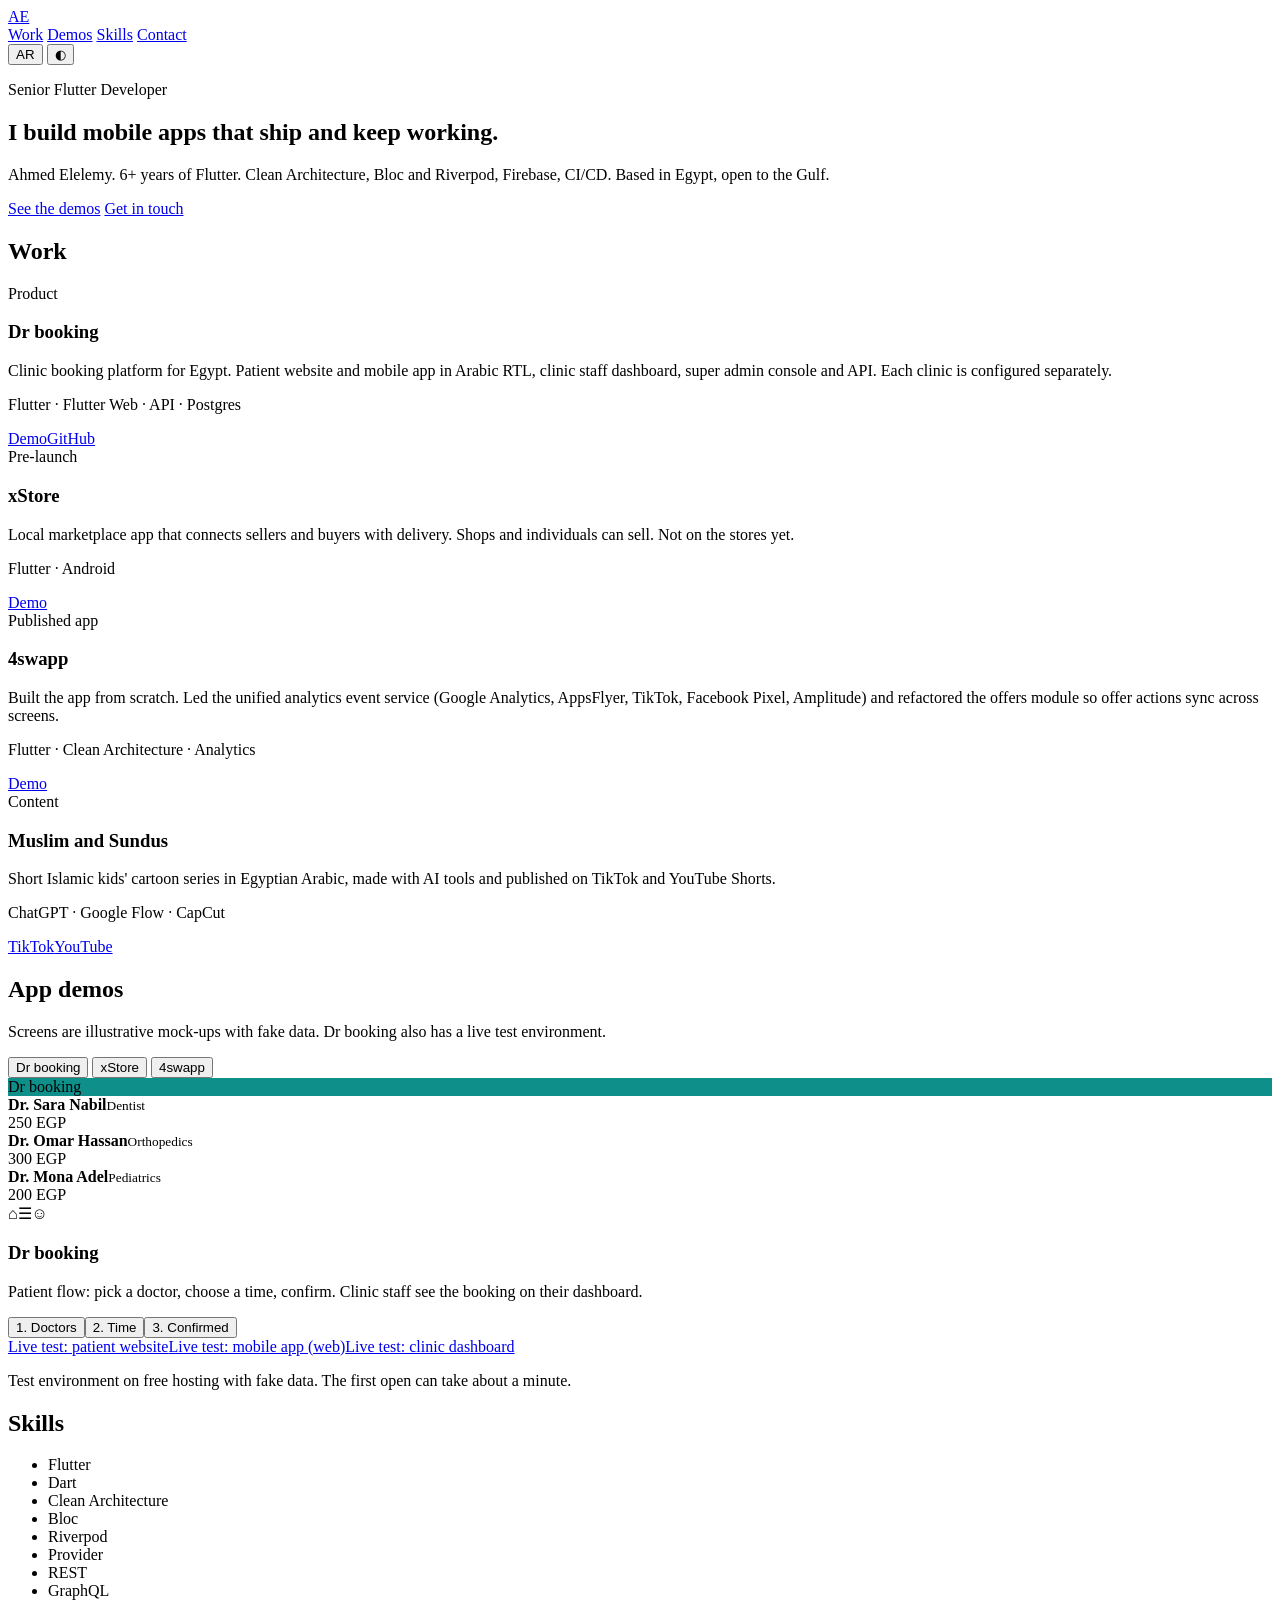
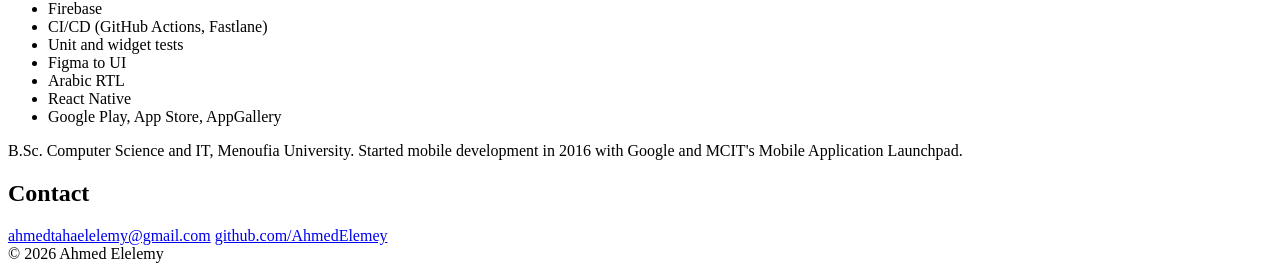
==== index.html @ b7c6b9ed "Add initial portfolio website structure in index.html This is the initial commit of the portfolio we" ====
<!doctype html>
<html lang="en" dir="ltr" data-theme="dark">
<head>
<meta charset="utf-8">
<meta name="viewport" content="width=device-width,initial-scale=1">
<title>Ahmed Elelemy | Senior Flutter Developer</title>
<meta name="description" content="Portfolio of Ahmed Elelemy, Senior Flutter Developer with 6+ years of experience. Dr booking, xStore, 4swapp and Muslim and Sundus.">
<link rel="stylesheet" href="style.css">
</head>
<body>
<header class="nav">
  <a class="brand" href="#top">AE</a>
  <nav>
    <a href="#work" data-en="Work" data-ar="الأعمال"></a>
    <a href="#demos" data-en="Demos" data-ar="الديمو"></a>
    <a href="#skills" data-en="Skills" data-ar="المهارات"></a>
    <a href="#contact" data-en="Contact" data-ar="تواصل"></a>
  </nav>
  <div class="tools">
    <button id="lang" type="button" aria-label="Language">AR</button>
    <button id="theme" type="button" aria-label="Theme">◐</button>
  </div>
</header>

<main id="top">
<section class="hero">
  <p class="eyebrow" data-en="Senior Flutter Developer" data-ar="مطور Flutter أول"></p>
  <h1 data-en="I build mobile apps that ship and keep working." data-ar="بعمل تطبيقات موبايل بتتنشر وتفضل شغالة."></h1>
  <p class="lead" data-en="Ahmed Elelemy. 6+ years of Flutter. Clean Architecture, Bloc and Riverpod, Firebase, CI/CD. Based in Egypt, open to the Gulf."
     data-ar="أحمد العليمي. أكتر من 6 سنين Flutter. Clean Architecture وBloc وRiverpod وFirebase وCI/CD. في مصر ومتاح للخليج."></p>
  <div class="cta">
    <a class="btn primary" href="#demos" data-en="See the demos" data-ar="شوف الديمو"></a>
    <a class="btn" href="#contact" data-en="Get in touch" data-ar="تواصل معايا"></a>
  </div>
</section>

<section id="work">
  <h2 data-en="Work" data-ar="الأعمال"></h2>
  <div class="grid">
    <article class="card">
      <span class="tag" data-en="Product" data-ar="منتج"></span>
      <h3>Dr booking</h3>
      <p data-en="Clinic booking platform for Egypt. Patient website and mobile app in Arabic RTL, clinic staff dashboard, super admin console and API. Each clinic is configured separately." data-ar="منصة حجز عيادات لمصر. موقع وتطبيق للمريض بالعربي RTL، داشبورد للعيادة، كونسول للأدمن وAPI. كل عيادة بتتظبط لوحدها."></p>
      <p class="stack">Flutter · Flutter Web · API · Postgres</p>
      <div class="links"><a href="#demos" data-demo="drbooking" data-en="Demo" data-ar="ديمو"></a><a href="https://github.com/AhmedElemey" target="_blank" rel="noopener">GitHub</a></div>
    </article>
    <article class="card">
      <span class="tag" data-en="Pre-launch" data-ar="قبل الإطلاق"></span>
      <h3>xStore</h3>
      <p data-en="Local marketplace app that connects sellers and buyers with delivery. Shops and individuals can sell. Not on the stores yet." data-ar="تطبيق سوق محلي بيربط البايعين بالمشترين مع توصيل. المحلات والأفراد يقدروا يبيعوا. لسه مش على الاستورز."></p>
      <p class="stack">Flutter · Android</p>
      <div class="links"><a href="#demos" data-demo="xstore" data-en="Demo" data-ar="ديمو"></a></div>
    </article>
    <article class="card">
      <span class="tag" data-en="Published app" data-ar="تطبيق منشور"></span>
      <h3>4swapp</h3>
      <p data-en="Built the app from scratch. Led the unified analytics event service (Google Analytics, AppsFlyer, TikTok, Facebook Pixel, Amplitude) and refactored the offers module so offer actions sync across screens." data-ar="بنيت التطبيق من الصفر. قدت خدمة الـ analytics الموحدة (Google Analytics وAppsFlyer وTikTok وFacebook Pixel وAmplitude) وعملت refactor لموديول العروض فتتزامن الأكشنز بين الشاشات."></p>
      <p class="stack">Flutter · Clean Architecture · Analytics</p>
      <div class="links"><a href="#demos" data-demo="swapp" data-en="Demo" data-ar="ديمو"></a></div>
    </article>
    <article class="card">
      <span class="tag" data-en="Content" data-ar="محتوى"></span>
      <h3 data-en="Muslim and Sundus" data-ar="حكايات مسلم وسندس"></h3>
      <p data-en="Short Islamic kids' cartoon series in Egyptian Arabic, made with AI tools and published on TikTok and YouTube Shorts." data-ar="سلسلة كرتون إسلامي قصيرة للأطفال بالعامية المصرية، معمولة بأدوات ذكاء اصطناعي ومنشورة على تيك توك ويوتيوب شورتس."></p>
      <p class="stack">ChatGPT · Google Flow · CapCut</p>
      <div class="links"><a href="https://www.tiktok.com/@muslimsondoss" target="_blank" rel="noopener">TikTok</a><a href="https://www.youtube.com/@ahmedtahaelelemy2938" target="_blank" rel="noopener">YouTube</a></div>
    </article>
  </div>
</section>

<section id="demos">
  <h2 data-en="App demos" data-ar="ديمو التطبيقات"></h2>
  <p class="note" data-en="Screens are illustrative mock-ups with fake data. Dr booking also has a live test environment." data-ar="الشاشات نماذج توضيحية ببيانات وهمية. Dr booking ليه كمان بيئة اختبار شغالة."></p>
  <div class="tabs" role="tablist">
    <button type="button" class="tab on" data-app="drbooking">Dr booking</button>
    <button type="button" class="tab" data-app="xstore">xStore</button>
    <button type="button" class="tab" data-app="swapp">4swapp</button>
  </div>
  <div class="demo">
    <div class="phone"><div class="screen" id="screen"></div></div>
    <div class="side">
      <h3 id="d-title"></h3>
      <p id="d-text"></p>
      <div class="steps" id="steps"></div>
      <div class="links" id="d-links"></div>
    </div>
  </div>
</section>

<section id="skills">
  <h2 data-en="Skills" data-ar="المهارات"></h2>
  <ul class="chips">
    <li>Flutter</li><li>Dart</li><li>Clean Architecture</li><li>Bloc</li><li>Riverpod</li><li>Provider</li><li>REST</li><li>GraphQL</li><li>Firebase</li><li>CI/CD (GitHub Actions, Fastlane)</li><li>Unit and widget tests</li><li>Figma to UI</li><li>Arabic RTL</li><li>React Native</li><li>Google Play, App Store, AppGallery</li>
  </ul>
  <p class="note" data-en="B.Sc. Computer Science and IT, Menoufia University. Started mobile development in 2016 with Google and MCIT's Mobile Application Launchpad." data-ar="بكالوريوس حاسبات ومعلومات، جامعة المنوفية. بدأت موبايل ديف سنة 2016 مع Google وMobile Application Launchpad من MCIT."></p>
</section>

<section id="contact">
  <h2 data-en="Contact" data-ar="تواصل"></h2>
  <div class="links big">
    <a href="mailto:ahmedtahaelelemy@gmail.com">ahmedtahaelelemy@gmail.com</a>
    <a href="https://github.com/AhmedElemey" target="_blank" rel="noopener">github.com/AhmedElemey</a>
  </div>
</section>
</main>
<footer>© 2026 Ahmed Elelemy</footer>
<script src="app.js"></script>
</body>
</html>
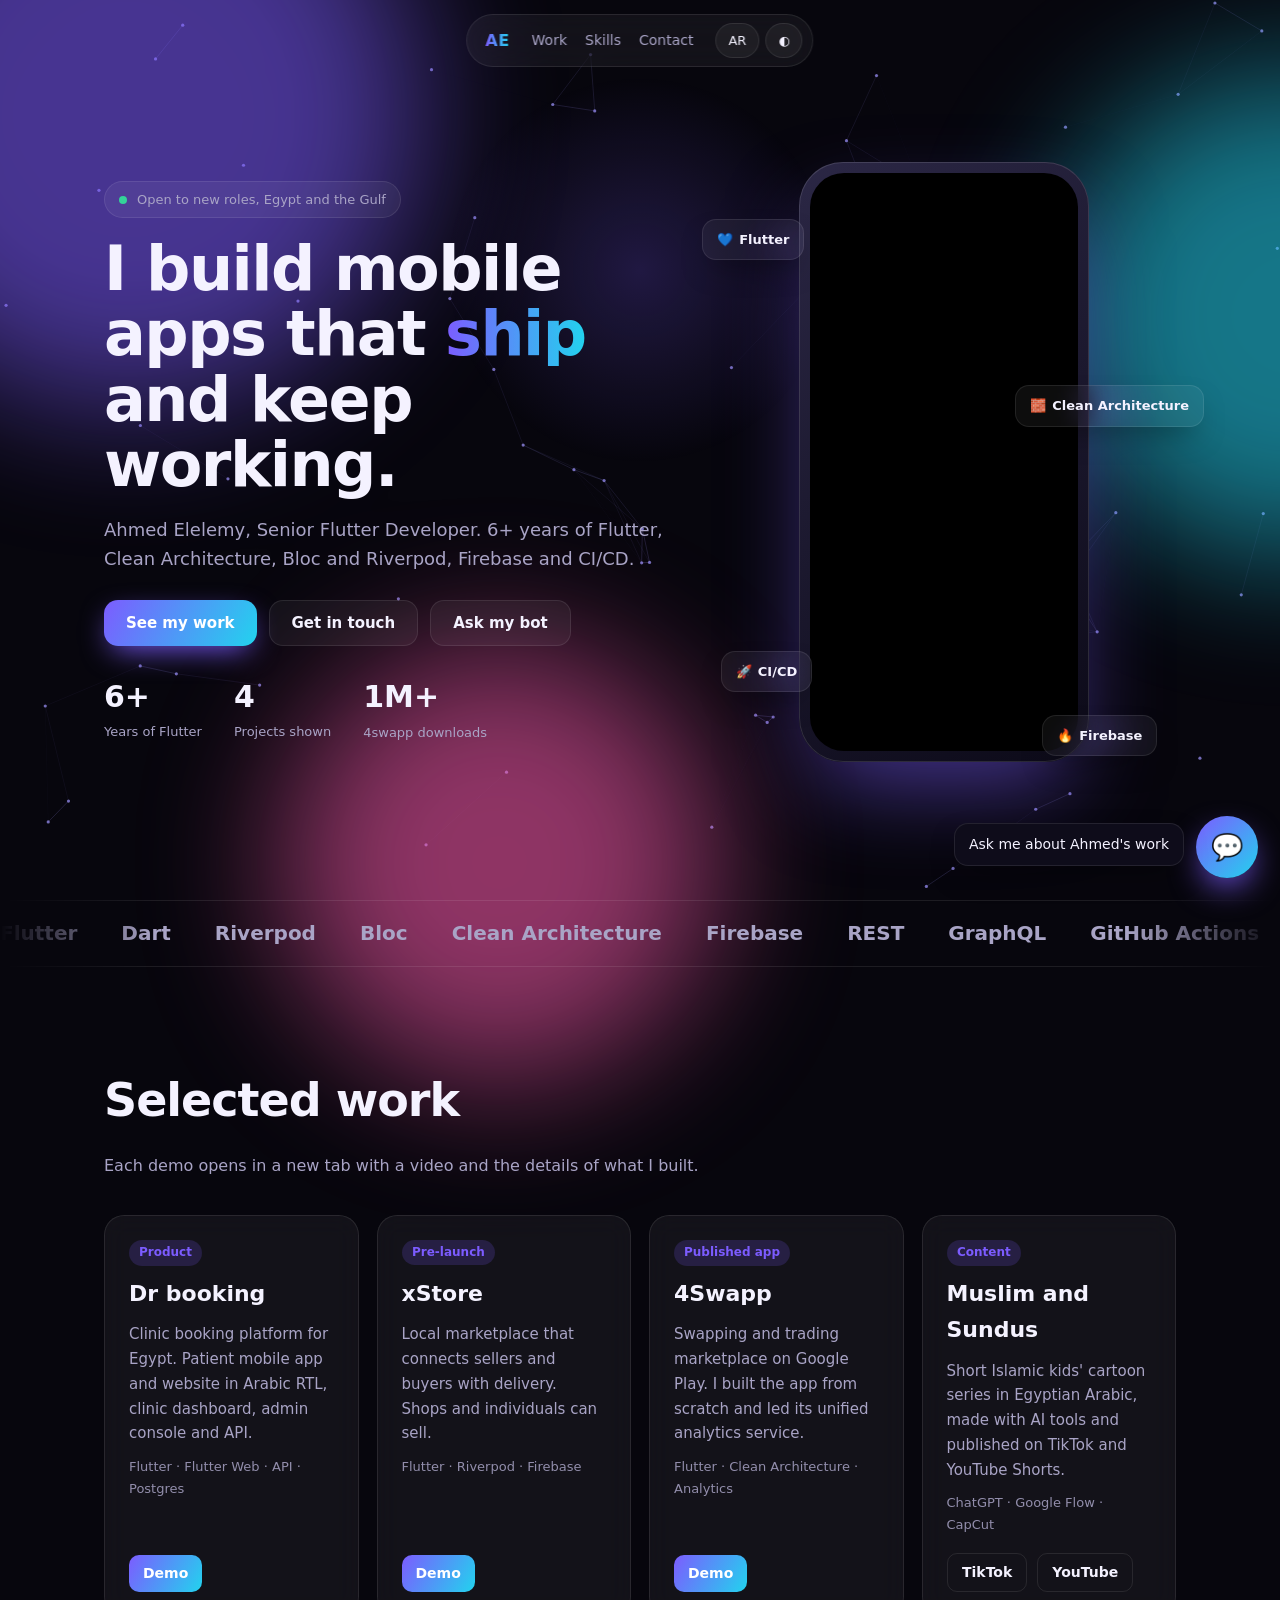
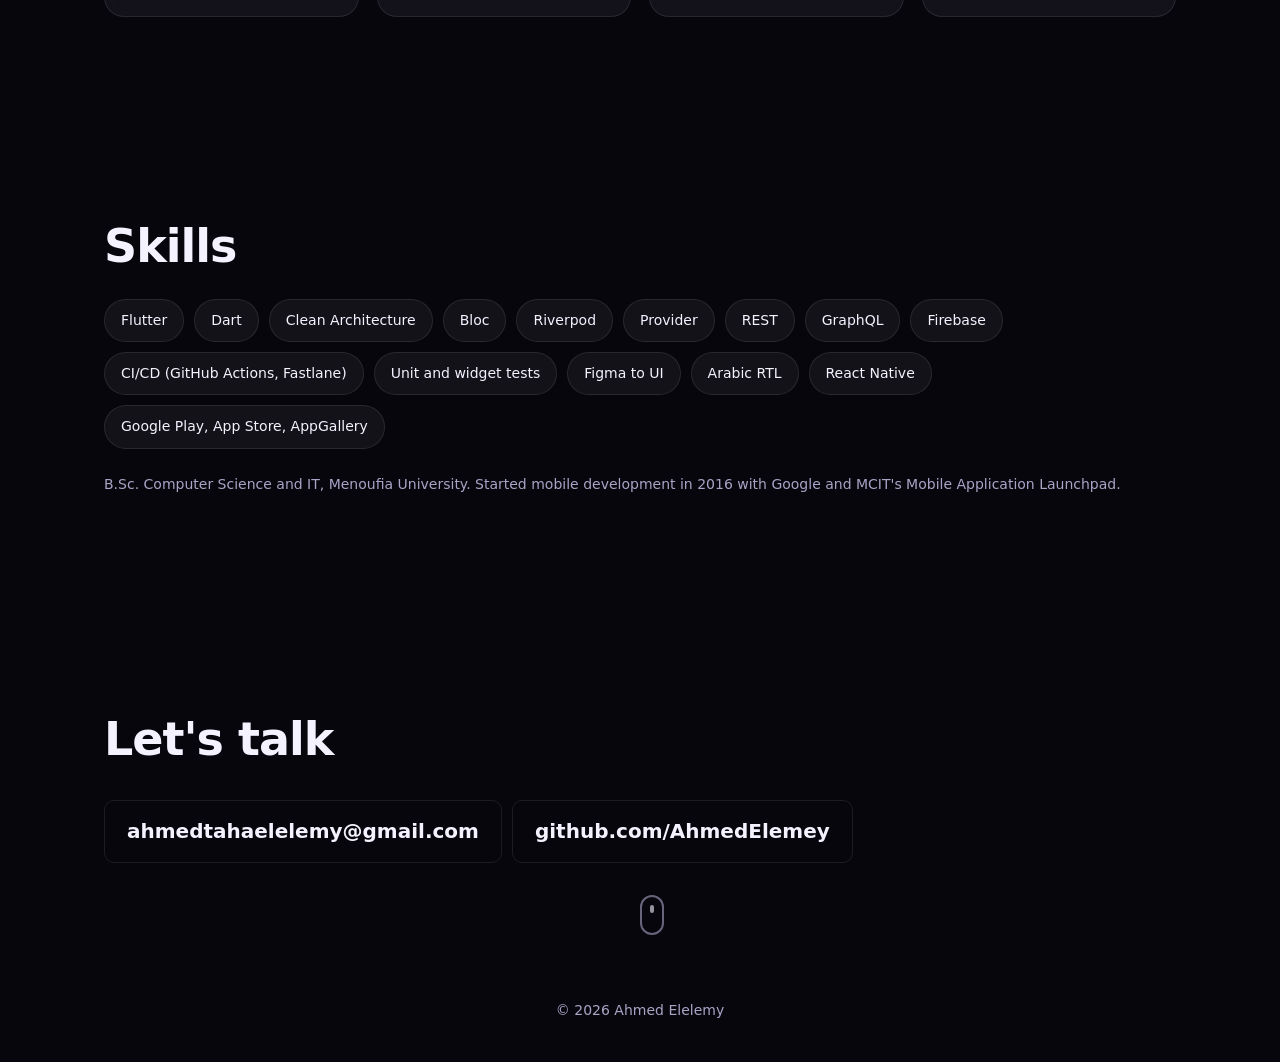
==== commit 9d28d424: "Revise portfolio content and structure Updated the portfolio page by enhancing the content and struc" ====
--- a/index.html
+++ b/index.html
@@ -8,11 +8,13 @@
 <link rel="stylesheet" href="style.css">
 </head>
 <body>
+<canvas id="fx"></canvas>
+<div class="aurora"><i></i><i></i><i></i></div>
+<div id="glow"></div>
 <header class="nav">
   <a class="brand" href="#top">AE</a>
   <nav>
     <a href="#work" data-en="Work" data-ar="الأعمال"></a>
-    <a href="#demos" data-en="Demos" data-ar="الديمو"></a>
     <a href="#skills" data-en="Skills" data-ar="المهارات"></a>
     <a href="#contact" data-en="Contact" data-ar="تواصل"></a>
   </nav>
@@ -21,44 +23,61 @@
     <button id="theme" type="button" aria-label="Theme">◐</button>
   </div>
 </header>
-
 <main id="top">
 <section class="hero">
-  <p class="eyebrow" data-en="Senior Flutter Developer" data-ar="مطور Flutter أول"></p>
-  <h1 data-en="I build mobile apps that ship and keep working." data-ar="بعمل تطبيقات موبايل بتتنشر وتفضل شغالة."></h1>
-  <p class="lead" data-en="Ahmed Elelemy. 6+ years of Flutter. Clean Architecture, Bloc and Riverpod, Firebase, CI/CD. Based in Egypt, open to the Gulf."
-     data-ar="أحمد العليمي. أكتر من 6 سنين Flutter. Clean Architecture وBloc وRiverpod وFirebase وCI/CD. في مصر ومتاح للخليج."></p>
-  <div class="cta">
-    <a class="btn primary" href="#demos" data-en="See the demos" data-ar="شوف الديمو"></a>
-    <a class="btn" href="#contact" data-en="Get in touch" data-ar="تواصل معايا"></a>
+  <div>
+    <span class="pill"><b></b><span data-en="Open to new roles, Egypt and the Gulf" data-ar="متاح لفرص جديدة، مصر والخليج"></span></span>
+    <h1 id="h1" data-en="I build mobile apps that *ship* and keep working." data-ar="بعمل تطبيقات موبايل *بتتنشر* وتفضل شغالة."></h1>
+    <p class="lead" data-en="Ahmed Elelemy, Senior Flutter Developer. 6+ years of Flutter, Clean Architecture, Bloc and Riverpod, Firebase and CI/CD." data-ar="أحمد العليمي، مطور Flutter أول. أكتر من 6 سنين Flutter وClean Architecture وBloc وRiverpod وFirebase وCI/CD."></p>
+    <div class="cta">
+      <a class="btn primary" href="#work" data-en="See my work" data-ar="شوف شغلي"></a>
+      <a class="btn" href="#contact" data-en="Get in touch" data-ar="تواصل معايا"></a>
+      <button class="btn" type="button" id="askbtn" data-en="Ask my bot" data-ar="اسأل البوت"></button>
+    </div>
+    <div class="stats">
+      <div><b data-n="6" data-s="+">0</b><span data-en="Years of Flutter" data-ar="سنين Flutter"></span></div>
+      <div><b data-n="4">0</b><span data-en="Projects shown" data-ar="مشاريع معروضة"></span></div>
+      <div><b data-n="1" data-s="M+">0</b><span data-en="4swapp downloads" data-ar="تحميلات 4swapp"></span></div>
+    </div>
   </div>
+  <div class="stage" id="stage">
+    <div class="phone" id="phone"><div class="scr"><video src="drbooking.mp4" autoplay muted loop playsinline preload="auto"></video></div></div>
+    <div class="chip c1"><i>💙</i>Flutter</div>
+    <div class="chip c2"><i>🧱</i>Clean Architecture</div>
+    <div class="chip c3"><i>🚀</i>CI/CD</div>
+    <div class="chip c4"><i>🔥</i>Firebase</div>
+  </div>
+  <div class="scroll"></div>
 </section>
 
+<div class="marq"><div><span>Flutter</span><span>Dart</span><span>Riverpod</span><span>Bloc</span><span>Clean Architecture</span><span>Firebase</span><span>REST</span><span>GraphQL</span><span>GitHub Actions</span><span>Fastlane</span><span>Arabic RTL</span><span>Flutter</span><span>Dart</span><span>Riverpod</span><span>Bloc</span><span>Clean Architecture</span><span>Firebase</span><span>REST</span><span>GraphQL</span><span>GitHub Actions</span><span>Fastlane</span><span>Arabic RTL</span></div></div>
+
 <section id="work">
-  <h2 data-en="Work" data-ar="الأعمال"></h2>
+  <h2 class="rv" data-en="Selected work" data-ar="شغل مختار"></h2>
+  <p class="sub rv" data-en="Each demo opens in a new tab with a video and the details of what I built." data-ar="كل ديمو بيفتح في تاب جديدة فيها فيديو وتفاصيل اللي عملته."></p>
   <div class="grid">
-    <article class="card">
+    <article class="card rv">
       <span class="tag" data-en="Product" data-ar="منتج"></span>
       <h3>Dr booking</h3>
-      <p data-en="Clinic booking platform for Egypt. Patient website and mobile app in Arabic RTL, clinic staff dashboard, super admin console and API. Each clinic is configured separately." data-ar="منصة حجز عيادات لمصر. موقع وتطبيق للمريض بالعربي RTL، داشبورد للعيادة، كونسول للأدمن وAPI. كل عيادة بتتظبط لوحدها."></p>
+      <p data-en="Clinic booking platform for Egypt. Patient mobile app and website in Arabic RTL, clinic dashboard, admin console and API." data-ar="منصة حجز عيادات لمصر. تطبيق وموقع للمريض بالعربي RTL، داشبورد للعيادة، كونسول للأدمن وAPI."></p>
       <p class="stack">Flutter · Flutter Web · API · Postgres</p>
-      <div class="links"><a href="#demos" data-demo="drbooking" data-en="Demo" data-ar="ديمو"></a><a href="https://github.com/AhmedElemey" target="_blank" rel="noopener">GitHub</a></div>
+      <div class="links"><a class="demo" href="app.html?a=drbooking" target="_blank" rel="noopener" data-en="Demo" data-ar="ديمو"></a></div>
     </article>
-    <article class="card">
+    <article class="card rv">
       <span class="tag" data-en="Pre-launch" data-ar="قبل الإطلاق"></span>
       <h3>xStore</h3>
-      <p data-en="Local marketplace app that connects sellers and buyers with delivery. Shops and individuals can sell. Not on the stores yet." data-ar="تطبيق سوق محلي بيربط البايعين بالمشترين مع توصيل. المحلات والأفراد يقدروا يبيعوا. لسه مش على الاستورز."></p>
-      <p class="stack">Flutter · Android</p>
-      <div class="links"><a href="#demos" data-demo="xstore" data-en="Demo" data-ar="ديمو"></a></div>
+      <p data-en="Local marketplace that connects sellers and buyers with delivery. Shops and individuals can sell." data-ar="سوق محلي بيربط البايعين بالمشترين مع توصيل. المحلات والأفراد يقدروا يبيعوا."></p>
+      <p class="stack">Flutter · Riverpod · Firebase</p>
+      <div class="links"><a class="demo" href="app.html?a=xstore" target="_blank" rel="noopener" data-en="Demo" data-ar="ديمو"></a></div>
     </article>
-    <article class="card">
+    <article class="card rv">
       <span class="tag" data-en="Published app" data-ar="تطبيق منشور"></span>
-      <h3>4swapp</h3>
-      <p data-en="Built the app from scratch. Led the unified analytics event service (Google Analytics, AppsFlyer, TikTok, Facebook Pixel, Amplitude) and refactored the offers module so offer actions sync across screens." data-ar="بنيت التطبيق من الصفر. قدت خدمة الـ analytics الموحدة (Google Analytics وAppsFlyer وTikTok وFacebook Pixel وAmplitude) وعملت refactor لموديول العروض فتتزامن الأكشنز بين الشاشات."></p>
+      <h3>4Swapp</h3>
+      <p data-en="Swapping and trading marketplace on Google Play. I built the app from scratch and led its unified analytics service." data-ar="سوق مقايضة على Google Play. بنيت التطبيق من الصفر وقدت خدمة الـ analytics الموحدة."></p>
       <p class="stack">Flutter · Clean Architecture · Analytics</p>
-      <div class="links"><a href="#demos" data-demo="swapp" data-en="Demo" data-ar="ديمو"></a></div>
+      <div class="links"><a class="demo" href="app.html?a=swapp" target="_blank" rel="noopener" data-en="Demo" data-ar="ديمو"></a></div>
     </article>
-    <article class="card">
+    <article class="card rv">
       <span class="tag" data-en="Content" data-ar="محتوى"></span>
       <h3 data-en="Muslim and Sundus" data-ar="حكايات مسلم وسندس"></h3>
       <p data-en="Short Islamic kids' cartoon series in Egyptian Arabic, made with AI tools and published on TikTok and YouTube Shorts." data-ar="سلسلة كرتون إسلامي قصيرة للأطفال بالعامية المصرية، معمولة بأدوات ذكاء اصطناعي ومنشورة على تيك توك ويوتيوب شورتس."></p>
@@ -68,42 +87,25 @@
   </div>
 </section>
 
-<section id="demos">
-  <h2 data-en="App demos" data-ar="ديمو التطبيقات"></h2>
-  <p class="note" data-en="Screens are illustrative mock-ups with fake data. Dr booking also has a live test environment." data-ar="الشاشات نماذج توضيحية ببيانات وهمية. Dr booking ليه كمان بيئة اختبار شغالة."></p>
-  <div class="tabs" role="tablist">
-    <button type="button" class="tab on" data-app="drbooking">Dr booking</button>
-    <button type="button" class="tab" data-app="xstore">xStore</button>
-    <button type="button" class="tab" data-app="swapp">4swapp</button>
-  </div>
-  <div class="demo">
-    <div class="phone"><div class="screen" id="screen"></div></div>
-    <div class="side">
-      <h3 id="d-title"></h3>
-      <p id="d-text"></p>
-      <div class="steps" id="steps"></div>
-      <div class="links" id="d-links"></div>
-    </div>
-  </div>
-</section>
-
 <section id="skills">
-  <h2 data-en="Skills" data-ar="المهارات"></h2>
-  <ul class="chips">
+  <h2 class="rv" data-en="Skills" data-ar="المهارات"></h2>
+  <ul class="chips rv">
     <li>Flutter</li><li>Dart</li><li>Clean Architecture</li><li>Bloc</li><li>Riverpod</li><li>Provider</li><li>REST</li><li>GraphQL</li><li>Firebase</li><li>CI/CD (GitHub Actions, Fastlane)</li><li>Unit and widget tests</li><li>Figma to UI</li><li>Arabic RTL</li><li>React Native</li><li>Google Play, App Store, AppGallery</li>
   </ul>
-  <p class="note" data-en="B.Sc. Computer Science and IT, Menoufia University. Started mobile development in 2016 with Google and MCIT's Mobile Application Launchpad." data-ar="بكالوريوس حاسبات ومعلومات، جامعة المنوفية. بدأت موبايل ديف سنة 2016 مع Google وMobile Application Launchpad من MCIT."></p>
+  <p class="note rv" data-en="B.Sc. Computer Science and IT, Menoufia University. Started mobile development in 2016 with Google and MCIT's Mobile Application Launchpad." data-ar="بكالوريوس حاسبات ومعلومات، جامعة المنوفية. بدأت موبايل ديف سنة 2016 مع Google وMobile Application Launchpad من MCIT."></p>
 </section>
 
 <section id="contact">
-  <h2 data-en="Contact" data-ar="تواصل"></h2>
-  <div class="links big">
+  <h2 class="rv" data-en="Let's talk" data-ar="خلينا نتكلم"></h2>
+  <div class="links big rv">
     <a href="mailto:ahmedtahaelelemy@gmail.com">ahmedtahaelelemy@gmail.com</a>
     <a href="https://github.com/AhmedElemey" target="_blank" rel="noopener">github.com/AhmedElemey</a>
   </div>
 </section>
 </main>
 <footer>© 2026 Ahmed Elelemy</footer>
-<script src="app.js"></script>
+<script src="vid.js"></script>
+<script src="site.js"></script>
+<script src="home.js"></script>
 </body>
 </html>
--- a/style.css
+++ b/style.css
@@ -0,0 +1,104 @@
+:root{--bg:#07060d;--bg2:#0e0c1a;--fg:#f4f2ff;--mut:#a9a4c6;--line:rgba(255,255,255,.09);--glass:rgba(255,255,255,.05);--a:#7c5cff;--b:#22d3ee;--c:#ff5cae;--r:20px}
+[data-theme=light]{--bg:#f7f5ff;--bg2:#ffffff;--fg:#14122a;--mut:#5f5a80;--line:rgba(20,18,42,.1);--glass:rgba(255,255,255,.7)}
+*{box-sizing:border-box}html{scroll-behavior:smooth}
+body{margin:0;background:var(--bg);color:var(--fg);font:16px/1.65 system-ui,-apple-system,"Segoe UI",Roboto,"Noto Sans Arabic",sans-serif;overflow-x:hidden}
+a{color:inherit;text-decoration:none}
+#fx{position:fixed;inset:0;width:100%;height:100%;z-index:0;pointer-events:none}
+.aurora{position:fixed;inset:-20%;z-index:0;pointer-events:none;filter:blur(70px);opacity:.55}
+.aurora i{position:absolute;border-radius:50%;animation:drift 18s ease-in-out infinite alternate}
+.aurora i:nth-child(1){width:46vw;height:46vw;left:5%;top:0;background:var(--a)}
+.aurora i:nth-child(2){width:38vw;height:38vw;right:0;top:20%;background:var(--b);animation-duration:23s}
+.aurora i:nth-child(3){width:34vw;height:34vw;left:30%;bottom:0;background:var(--c);animation-duration:27s}
+[data-theme=light] .aurora{opacity:.28}
+@keyframes drift{to{transform:translate(8vw,6vh) scale(1.2)}}
+#glow{position:fixed;width:420px;height:420px;border-radius:50%;pointer-events:none;z-index:1;background:radial-gradient(circle,rgba(124,92,255,.22),transparent 65%);transform:translate(-50%,-50%);left:50%;top:30%;transition:opacity .3s}
+.nav{position:fixed;top:14px;left:50%;transform:translateX(-50%);z-index:50;display:flex;align-items:center;gap:22px;padding:8px 10px 8px 18px;border:1px solid var(--line);border-radius:999px;background:var(--glass);backdrop-filter:blur(18px);-webkit-backdrop-filter:blur(18px);animation:drop .9s .2s both cubic-bezier(.2,.8,.2,1)}
+@keyframes drop{from{opacity:0;transform:translate(-50%,-30px)}}
+.brand{font-weight:800;letter-spacing:.5px;background:linear-gradient(90deg,var(--a),var(--b));-webkit-background-clip:text;background-clip:text;color:transparent}
+.nav nav{display:flex;gap:18px;font-size:14px;color:var(--mut)}.nav nav a:hover{color:var(--fg)}
+.tools{display:flex;gap:6px}.tools button{border:1px solid var(--line);background:var(--glass);color:var(--fg);border-radius:999px;padding:6px 12px;cursor:pointer;font:inherit;font-size:13px}
+main,footer{position:relative;z-index:2}
+section{max-width:1120px;margin:0 auto;padding:96px 24px}
+.hero{min-height:100vh;display:grid;grid-template-columns:1.1fr .9fr;gap:40px;align-items:center;padding-top:120px}
+.pill{display:inline-flex;gap:10px;align-items:center;padding:7px 14px;border:1px solid var(--line);border-radius:999px;background:var(--glass);font-size:13px;color:var(--mut);animation:fadeup .8s .4s both}
+.pill b{width:8px;height:8px;border-radius:50%;background:#34d399;box-shadow:0 0 0 0 rgba(52,211,153,.7);animation:pulse 2s infinite}
+@keyframes pulse{70%{box-shadow:0 0 0 10px rgba(52,211,153,0)}}
+h1{font-size:clamp(36px,5vw,62px);line-height:1.05;margin:18px 0 16px;letter-spacing:-1.5px;font-weight:800}
+h1 .w{display:inline-block;opacity:0;transform:translateY(40px) rotateX(-60deg);filter:blur(8px);animation:wordin .9s cubic-bezier(.2,.8,.2,1) forwards}
+@keyframes wordin{to{opacity:1;transform:none;filter:none}}
+h1 .g{background:linear-gradient(90deg,var(--a),var(--b),var(--c),var(--a));background-size:300% 100%;-webkit-background-clip:text;background-clip:text;color:transparent;animation:wordin .9s forwards,shine 6s linear infinite}
+@keyframes shine{to{background-position:300% 0}}
+.lead{font-size:18px;color:var(--mut);max-width:560px;animation:fadeup .9s 1.3s both}
+@keyframes fadeup{from{opacity:0;transform:translateY(20px)}}
+.cta{display:flex;gap:12px;flex-wrap:wrap;margin:26px 0;animation:fadeup .9s 1.5s both}
+.btn{font-family:inherit;line-height:1.2;display:inline-flex;align-items:center;gap:8px;padding:13px 22px;border-radius:14px;border:1px solid var(--line);background:var(--glass);font-weight:600;cursor:pointer;transition:transform .25s,box-shadow .25s;color:var(--fg);font-size:15px}
+.btn:hover{transform:translateY(-3px)}
+.btn.primary{background:linear-gradient(120deg,var(--a),var(--b));border:0;color:#fff;box-shadow:0 10px 30px -8px var(--a)}
+.btn.primary:hover{box-shadow:0 16px 40px -8px var(--a)}
+.stats{display:flex;gap:32px;flex-wrap:wrap;animation:fadeup .9s 1.7s both}
+.stats div{display:flex;flex-direction:column}.stats b{font-size:30px;font-weight:800}.stats span{font-size:13px;color:var(--mut)}
+.stage{position:relative;height:640px;display:grid;place-items:center;perspective:1200px;animation:fadeup 1s .6s both}
+.phone{position:relative;width:290px;height:600px;border-radius:44px;padding:11px;background:linear-gradient(145deg,#2b2745,#0c0a18);box-shadow:0 40px 90px -20px rgba(124,92,255,.55),0 0 0 1px rgba(255,255,255,.12) inset;transform-style:preserve-3d;transition:transform .15s ease-out;animation:float 6s ease-in-out infinite}
+@keyframes float{50%{margin-top:-14px}}
+.phone .scr{width:100%;height:100%;border-radius:34px;overflow:hidden;background:#000;position:relative}
+.phone video{width:100%;height:100%;object-fit:cover;display:block}
+.phone:before{content:"";position:absolute;top:18px;left:50%;width:84px;height:22px;background:#000;border-radius:20px;transform:translateX(-50%);z-index:3}
+.chip{position:absolute;padding:9px 14px;border-radius:14px;border:1px solid var(--line);background:var(--glass);backdrop-filter:blur(14px);-webkit-backdrop-filter:blur(14px);font-size:13px;font-weight:600;white-space:nowrap;animation:bob 5s ease-in-out infinite;box-shadow:0 14px 30px -12px rgba(0,0,0,.5)}
+.chip i{font-style:normal;margin-inline-end:6px}
+@keyframes bob{50%{transform:translateY(-12px)}}
+.chip.c1{top:12%;left:-2%}.chip.c2{top:38%;right:-6%;animation-delay:-1.5s}.chip.c3{bottom:14%;left:2%;animation-delay:-3s}.chip.c4{bottom:4%;right:4%;animation-delay:-2s}
+.scroll{position:absolute;bottom:24px;left:50%;width:24px;height:40px;border:2px solid var(--mut);border-radius:14px;opacity:.6}
+.scroll:after{content:"";position:absolute;left:50%;top:8px;width:4px;height:8px;margin-left:-2px;border-radius:2px;background:var(--fg);animation:wheel 1.6s infinite}
+@keyframes wheel{to{transform:translateY(14px);opacity:0}}
+h2{font-size:clamp(28px,4vw,46px);letter-spacing:-1px;margin:0 0 14px}
+.sub{color:var(--mut);max-width:620px;margin:0 0 36px}
+.marq{overflow:hidden;border-block:1px solid var(--line);padding:16px 0;position:relative;z-index:2;mask-image:linear-gradient(90deg,transparent,#000 12%,#000 88%,transparent)}
+.marq div{display:flex;gap:44px;width:max-content;animation:mq 30s linear infinite;font-weight:700;font-size:20px;color:var(--mut)}
+.marq span:hover{color:var(--fg)}
+@keyframes mq{to{transform:translateX(-50%)}}
+[dir=rtl] .marq div{animation-direction:reverse}
+.grid{display:grid;grid-template-columns:repeat(auto-fit,minmax(250px,1fr));gap:18px}
+.card{position:relative;padding:24px;border-radius:var(--r);border:1px solid var(--line);background:var(--glass);backdrop-filter:blur(12px);transition:transform .35s cubic-bezier(.2,.8,.2,1),border-color .3s;overflow:hidden;display:flex;flex-direction:column;gap:10px}
+.card:before{content:"";position:absolute;inset:0;background:radial-gradient(400px circle at var(--mx,50%) var(--my,0%),rgba(124,92,255,.22),transparent 45%);opacity:0;transition:opacity .3s}
+.card:hover{transform:translateY(-6px);border-color:rgba(124,92,255,.5)}.card:hover:before{opacity:1}
+.card>*{position:relative}.card h3{margin:0;font-size:22px}.card p{margin:0;color:var(--mut);font-size:15px}
+.tag{align-self:flex-start;font-size:12px;padding:3px 10px;border-radius:999px;background:rgba(124,92,255,.18);color:var(--a);font-weight:700}
+.stack{font-size:13px!important;opacity:.85}
+.links{display:flex;gap:10px;flex-wrap:wrap;margin-top:auto;padding-top:8px}
+.links a{font-size:14px;font-weight:600;padding:7px 14px;border-radius:10px;border:1px solid var(--line)}.links a:hover{background:var(--a);color:#fff;border-color:var(--a)}
+.links a.demo{background:linear-gradient(120deg,var(--a),var(--b));color:#fff;border:0}
+.chips{display:flex;flex-wrap:wrap;gap:10px;list-style:none;padding:0;margin:0 0 24px}
+.chips li{padding:9px 16px;border:1px solid var(--line);background:var(--glass);border-radius:999px;font-size:14px;transition:transform .25s}.chips li:hover{transform:translateY(-4px) scale(1.05);border-color:var(--b)}
+.note{color:var(--mut);font-size:14px}
+.big a{font-size:20px;padding:14px 22px}
+.rv{opacity:0;transform:translateY(36px);transition:opacity .9s,transform .9s cubic-bezier(.2,.8,.2,1)}.rv.in{opacity:1;transform:none}
+footer{text-align:center;padding:40px;color:var(--mut);font-size:14px}
+/* chat */
+#chatbtn{position:fixed;bottom:22px;inset-inline-end:22px;z-index:60;width:62px;height:62px;border-radius:50%;border:0;cursor:pointer;background:linear-gradient(135deg,var(--a),var(--b));color:#fff;font-size:26px;box-shadow:0 14px 34px -8px var(--a);animation:pulse2 2.8s infinite}
+@keyframes pulse2{70%{box-shadow:0 0 0 18px rgba(124,92,255,0)}}
+#chatnudge{position:fixed;bottom:34px;inset-inline-end:96px;z-index:60;background:var(--bg2);border:1px solid var(--line);padding:9px 14px;border-radius:14px;font-size:14px;box-shadow:0 12px 30px -10px rgba(0,0,0,.5);animation:fadeup .6s 3.5s both}
+#chat{position:fixed;bottom:98px;inset-inline-end:22px;z-index:60;width:min(380px,calc(100vw - 32px));height:520px;max-height:calc(100vh - 120px);display:none;flex-direction:column;border-radius:22px;border:1px solid var(--line);background:var(--bg2);box-shadow:0 30px 80px -20px rgba(0,0,0,.7);overflow:hidden}
+#chat.open{display:flex;animation:fadeup .35s both}
+.ch{padding:14px 16px;display:flex;align-items:center;gap:10px;background:linear-gradient(120deg,var(--a),var(--b));color:#fff;font-weight:700}
+.ch small{display:block;font-weight:400;opacity:.85;font-size:12px}.ch button{margin-inline-start:auto;background:none;border:0;color:#fff;font-size:20px;cursor:pointer}
+.msgs{flex:1;overflow:auto;padding:14px;display:flex;flex-direction:column;gap:10px}
+.m{max-width:85%;padding:10px 14px;border-radius:16px;font-size:14.5px;line-height:1.5;animation:fadeup .3s both;white-space:pre-line}
+.m.bot{background:var(--glass);border:1px solid var(--line);border-end-start-radius:4px;align-self:flex-start}
+.m.me{background:linear-gradient(120deg,var(--a),var(--b));color:#fff;align-self:flex-end;border-end-end-radius:4px}
+.m a{text-decoration:underline;color:var(--b)}
+.typing{display:flex;gap:4px;padding:12px 14px}.typing i{width:7px;height:7px;border-radius:50%;background:var(--mut);animation:tp 1s infinite}.typing i:nth-child(2){animation-delay:.15s}.typing i:nth-child(3){animation-delay:.3s}
+@keyframes tp{50%{transform:translateY(-5px);opacity:.4}}
+.sugg{display:flex;gap:6px;flex-wrap:wrap;padding:0 14px 8px}.sugg button{border:1px solid var(--line);background:var(--glass);color:var(--fg);border-radius:999px;padding:6px 12px;font-size:13px;cursor:pointer}.sugg button:hover{border-color:var(--a)}
+.cf{display:flex;gap:8px;padding:10px;border-top:1px solid var(--line)}.cf input{flex:1;border:1px solid var(--line);background:var(--glass);color:var(--fg);border-radius:12px;padding:10px 12px;font:inherit;outline:0}.cf button{border:0;border-radius:12px;padding:0 16px;background:var(--a);color:#fff;cursor:pointer;font-weight:700}
+/* detail */
+.dh{padding-top:130px;max-width:1120px}
+.back{display:inline-block;color:var(--mut);margin-bottom:22px}.back:hover{color:var(--fg)}
+.dgrid{display:grid;grid-template-columns:1fr 340px;gap:40px;align-items:start}
+.vid{border-radius:26px;border:1px solid var(--line);background:#000;padding:10px;box-shadow:0 40px 90px -30px var(--a)}
+.vid video{width:100%;max-height:640px;border-radius:18px;display:block;background:#000}
+.vcap{font-size:13px;color:var(--mut);margin-top:10px;text-align:center}
+.list{padding-inline-start:20px;color:var(--mut)}.list li{margin:8px 0}.list b{color:var(--fg)}
+.shots{display:flex;gap:14px;overflow:auto;padding-bottom:12px;scroll-snap-type:x mandatory}.shots img{height:260px;border-radius:16px;border:1px solid var(--line);scroll-snap-align:start}
+.icon{width:84px;height:84px;border-radius:20px;border:1px solid var(--line)}
+@media(max-width:860px){.hero{grid-template-columns:1fr;padding-top:100px}.stage{height:560px}.nav nav{display:none}.dgrid{grid-template-columns:1fr}.chip.c2{right:0}}
+@media(prefers-reduced-motion:reduce){*{animation:none!important;transition:none!important}h1 .w,.rv{opacity:1;transform:none;filter:none}}
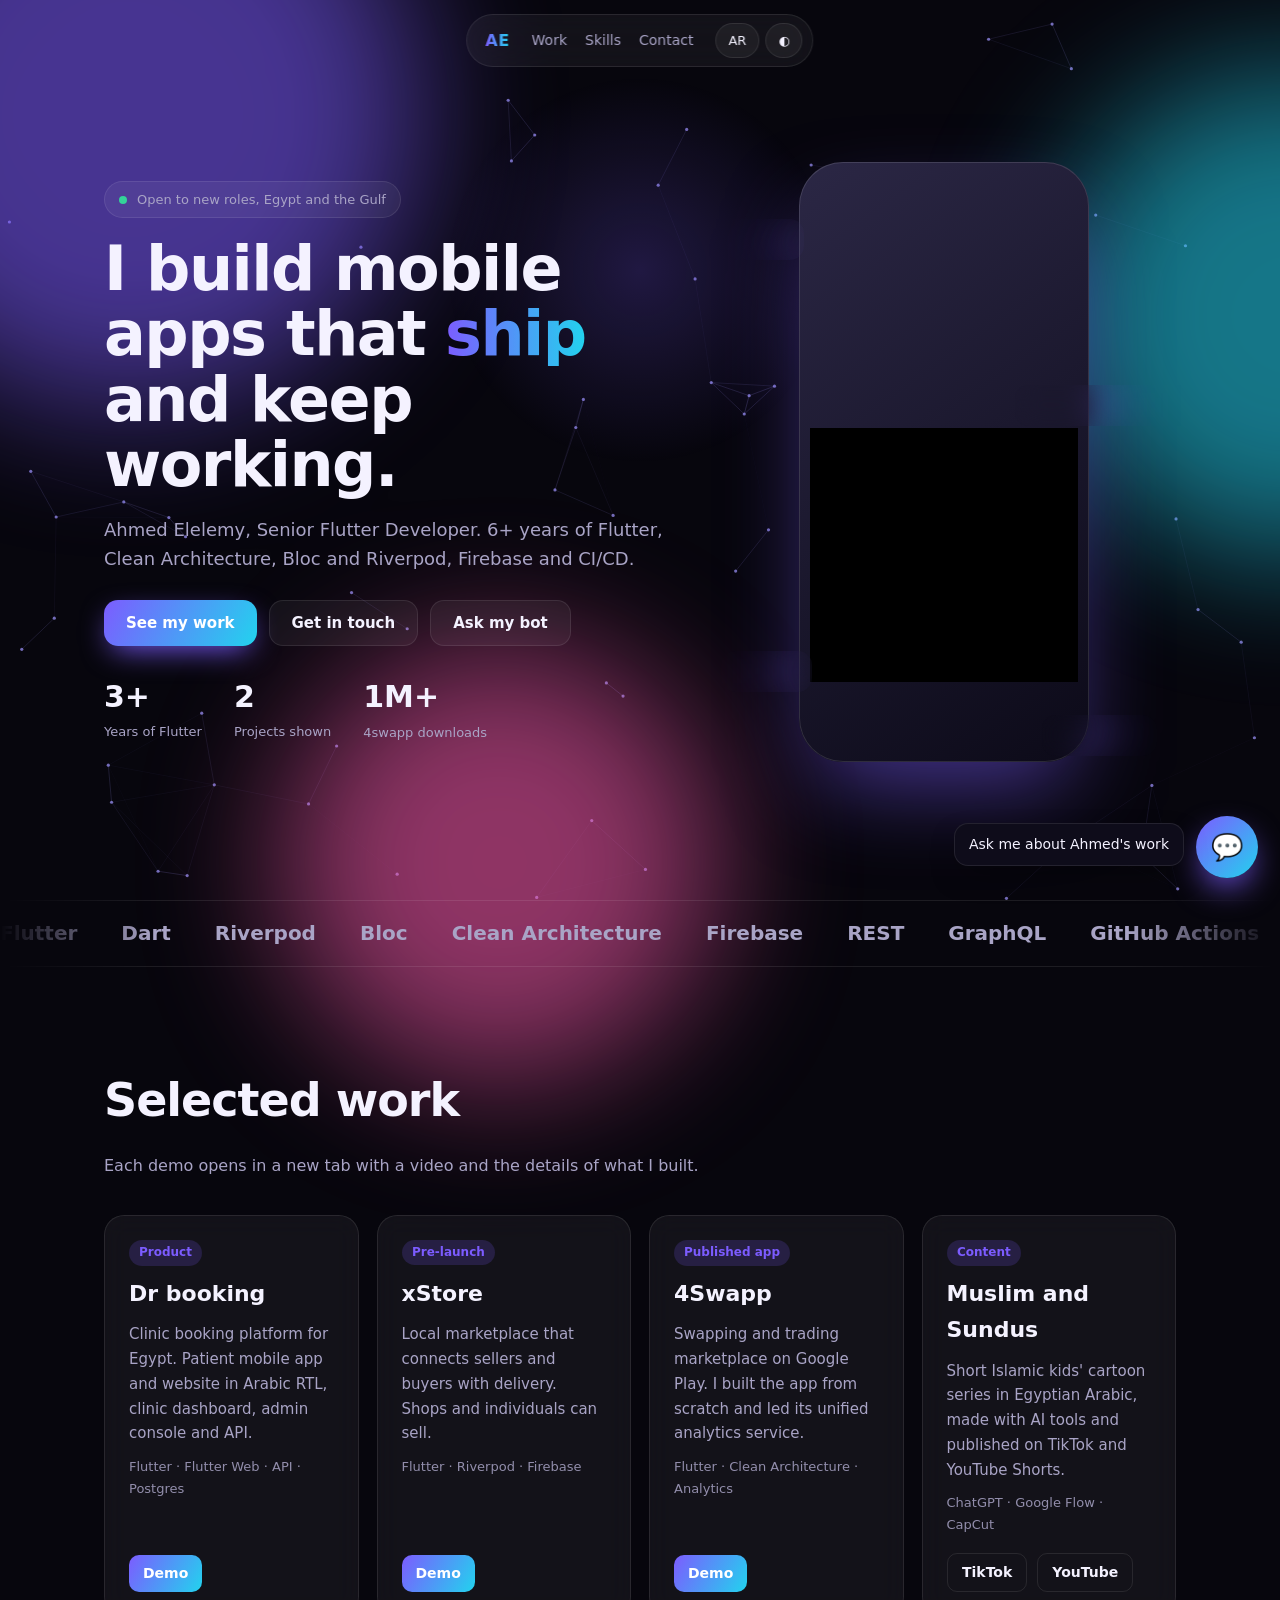
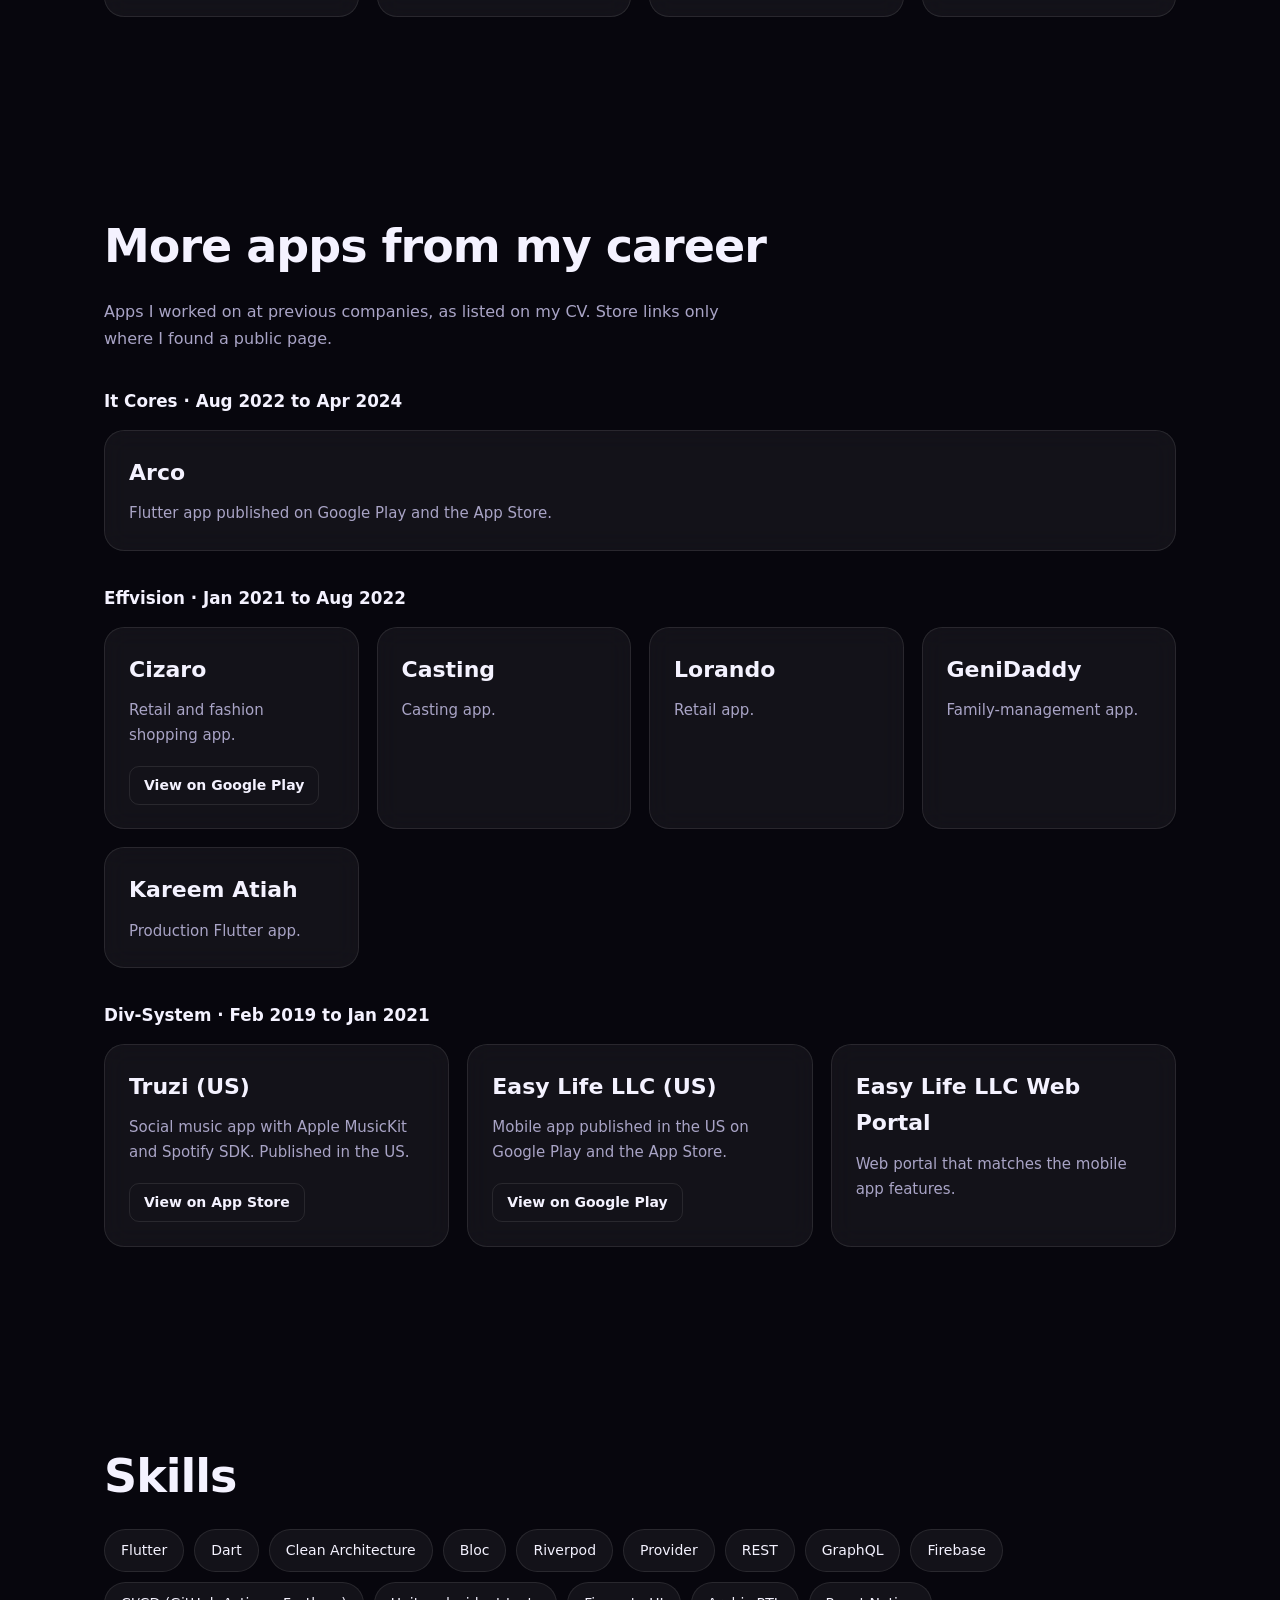
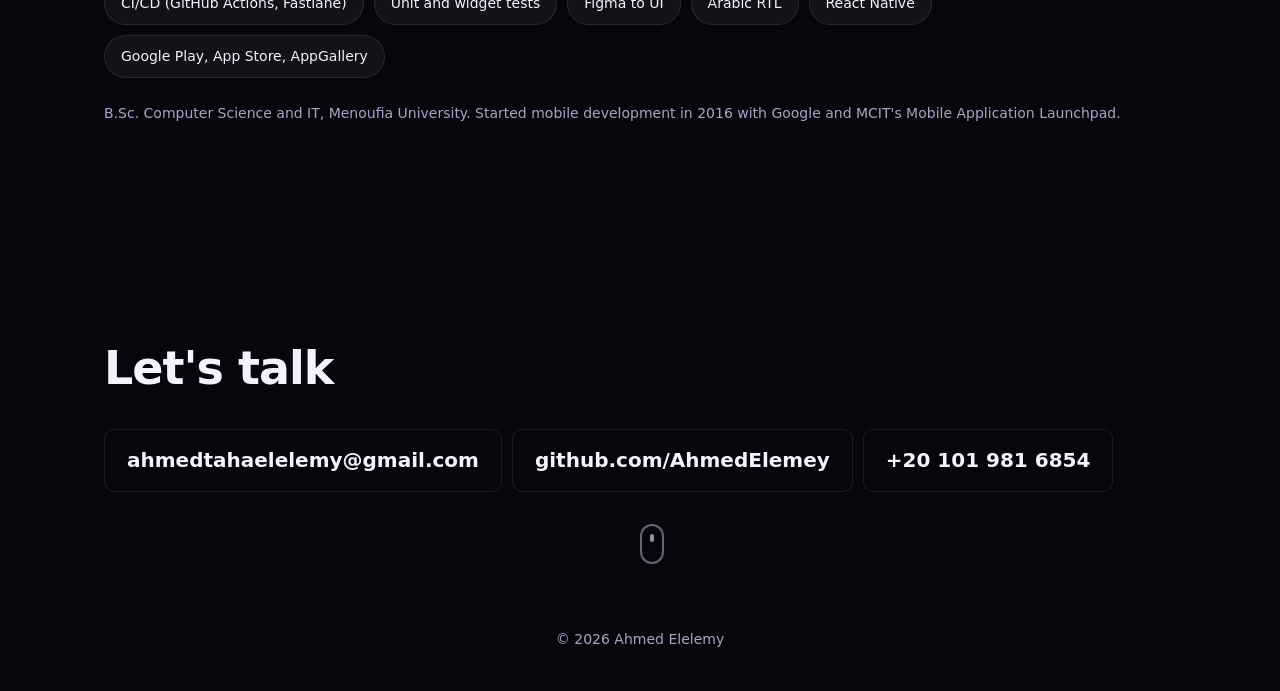
==== commit c50ee97d: "Add 'More apps' and 'Skills' sections to index.html Added a new section for showcasing apps and skil" ====
--- a/index.html
+++ b/index.html
@@ -87,6 +87,11 @@
   </div>
 </section>
 
+<section id="more">
+  <h2 class="rv" data-en="More apps from my career" data-ar="تطبيقات تانية من مسيرتي"></h2>
+  <p class="sub rv" data-en="Apps I worked on at previous companies, as listed on my CV. Store links only where I found a public page." data-ar="تطبيقات اشتغلت عليها في شركات سابقة، زي ما في الـ CV. لينك الاستور بس لما ألاقي صفحة عامة."></p>
+<h3 class="rv grp" data-en="It Cores · Aug 2022 to Apr 2024" data-ar="It Cores · أغسطس 2022 لحد أبريل 2024"></h3><div class="grid"><article class="card rv"><h3>Arco</h3><p data-en="Flutter app published on Google Play and the App Store." data-ar="تطبيق Flutter منشور على Google Play وApp Store."></p></article></div><h3 class="rv grp" data-en="Effvision · Jan 2021 to Aug 2022" data-ar="Effvision · يناير 2021 لحد أغسطس 2022"></h3><div class="grid"><article class="card rv"><h3>Cizaro</h3><p data-en="Retail and fashion shopping app." data-ar="تطبيق تسوق للأزياء والتجزئة."></p><div class="links"><a href="https://play.google.com/store/apps/details?id=net.cizaro" target="_blank" rel="noopener">View on Google Play</a></div></article><article class="card rv"><h3>Casting</h3><p data-en="Casting app." data-ar="تطبيق كاستينج."></p></article><article class="card rv"><h3>Lorando</h3><p data-en="Retail app." data-ar="تطبيق تجزئة."></p></article><article class="card rv"><h3>GeniDaddy</h3><p data-en="Family-management app." data-ar="تطبيق لإدارة شؤون العيلة."></p></article><article class="card rv"><h3>Kareem Atiah</h3><p data-en="Production Flutter app." data-ar="تطبيق Flutter منشور."></p></article></div><h3 class="rv grp" data-en="Div-System · Feb 2019 to Jan 2021" data-ar="Div-System · فبراير 2019 لحد يناير 2021"></h3><div class="grid"><article class="card rv"><h3>Truzi (US)</h3><p data-en="Social music app with Apple MusicKit and Spotify SDK. Published in the US." data-ar="تطبيق موسيقى اجتماعي مع Apple MusicKit وSpotify SDK. منشور في أمريكا."></p><div class="links"><a href="https://apps.apple.com/us/app/truzi/id1607909438" target="_blank" rel="noopener">View on App Store</a></div></article><article class="card rv"><h3>Easy Life LLC (US)</h3><p data-en="Mobile app published in the US on Google Play and the App Store." data-ar="تطبيق موبايل منشور في أمريكا على Google Play وApp Store."></p><div class="links"><a href="https://play.google.com/store/apps/details?id=com.clubhub.user" target="_blank" rel="noopener">View on Google Play</a></div></article><article class="card rv"><h3>Easy Life LLC Web Portal</h3><p data-en="Web portal that matches the mobile app features." data-ar="بوابة ويب بنفس خصائص تطبيق الموبايل."></p></article></div></section>
+
 <section id="skills">
   <h2 class="rv" data-en="Skills" data-ar="المهارات"></h2>
   <ul class="chips rv">
@@ -100,6 +105,7 @@
   <div class="links big rv">
     <a href="mailto:ahmedtahaelelemy@gmail.com">ahmedtahaelelemy@gmail.com</a>
     <a href="https://github.com/AhmedElemey" target="_blank" rel="noopener">github.com/AhmedElemey</a>
+    <a href="tel:+201019816854" dir="ltr">+20 101 981 6854</a>
   </div>
 </section>
 </main>
--- a/style.css
+++ b/style.css
@@ -102,3 +102,4 @@
 .icon{width:84px;height:84px;border-radius:20px;border:1px solid var(--line)}
 @media(max-width:860px){.hero{grid-template-columns:1fr;padding-top:100px}.stage{height:560px}.nav nav{display:none}.dgrid{grid-template-columns:1fr}.chip.c2{right:0}}
 @media(prefers-reduced-motion:reduce){*{animation:none!important;transition:none!important}h1 .w,.rv{opacity:1;transform:none;filter:none}}
+.grp{margin:34px 0 14px;font-size:1.05rem;opacity:.85}
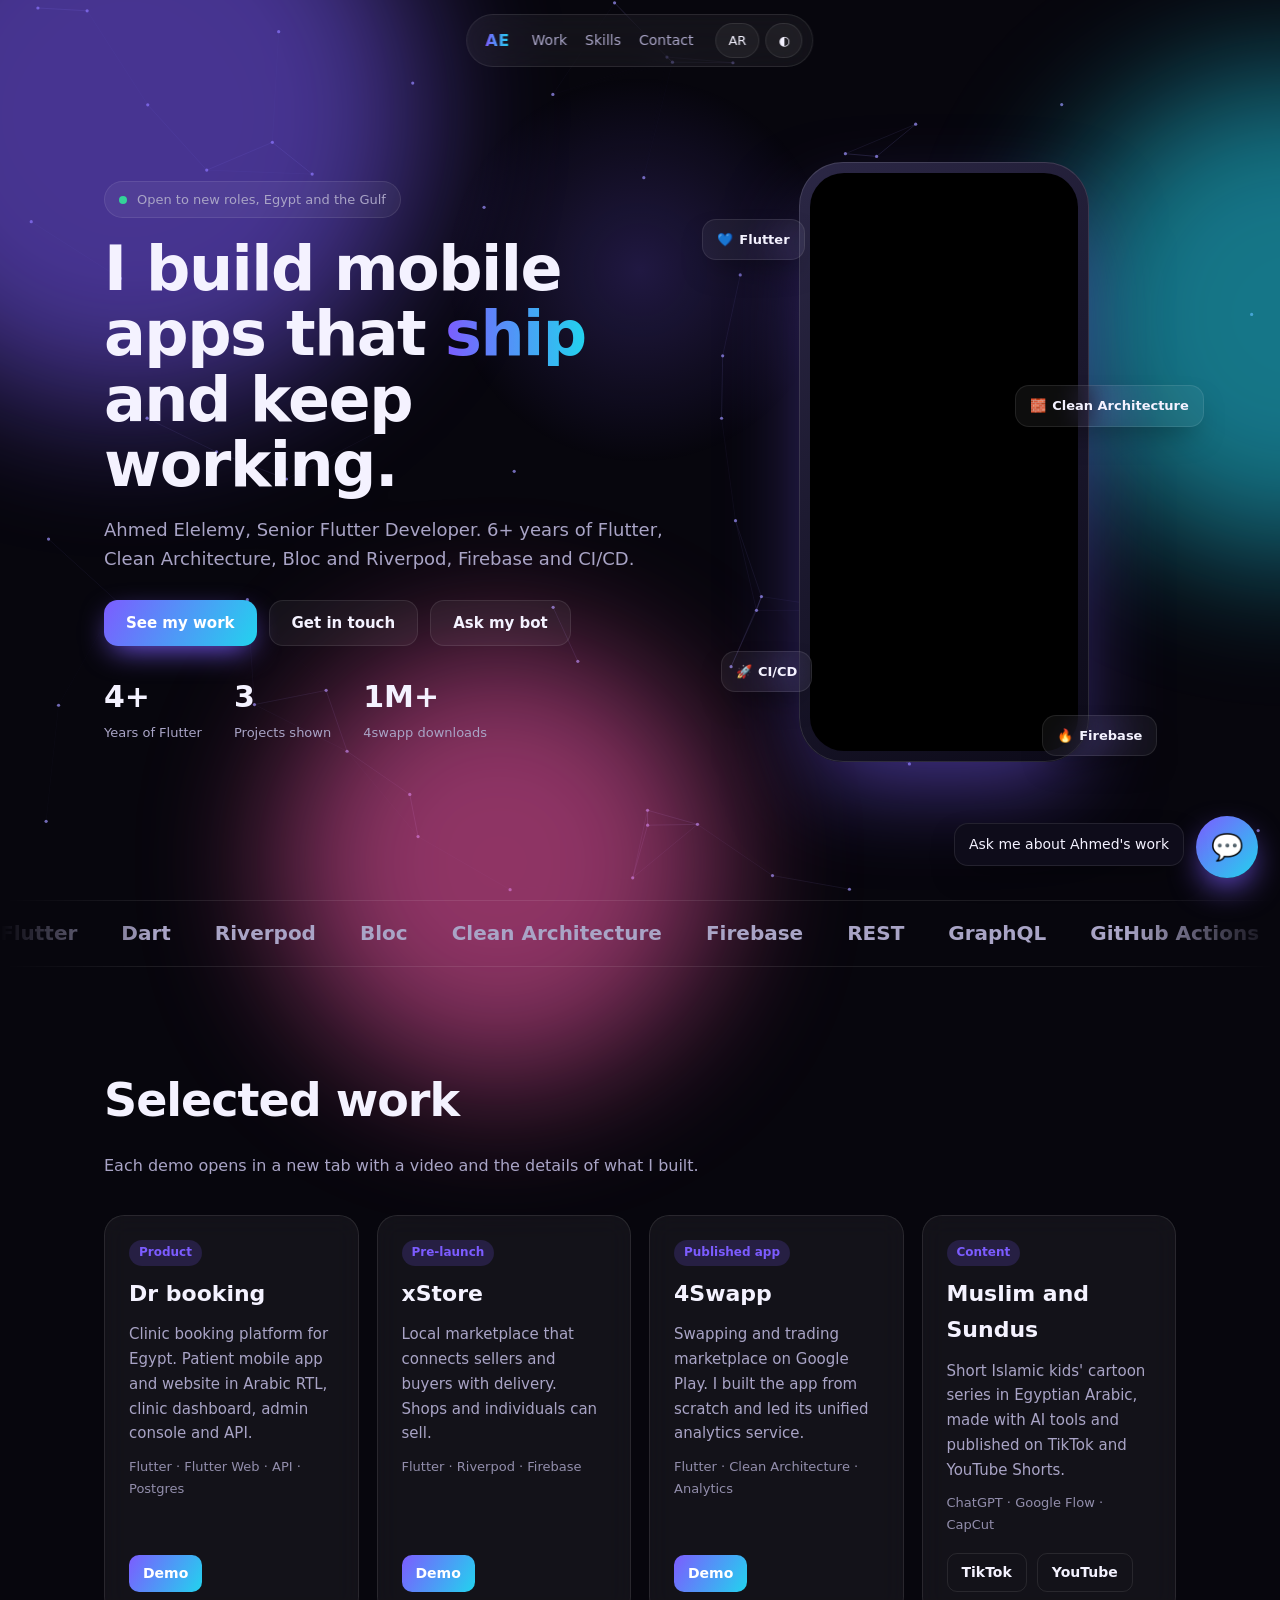
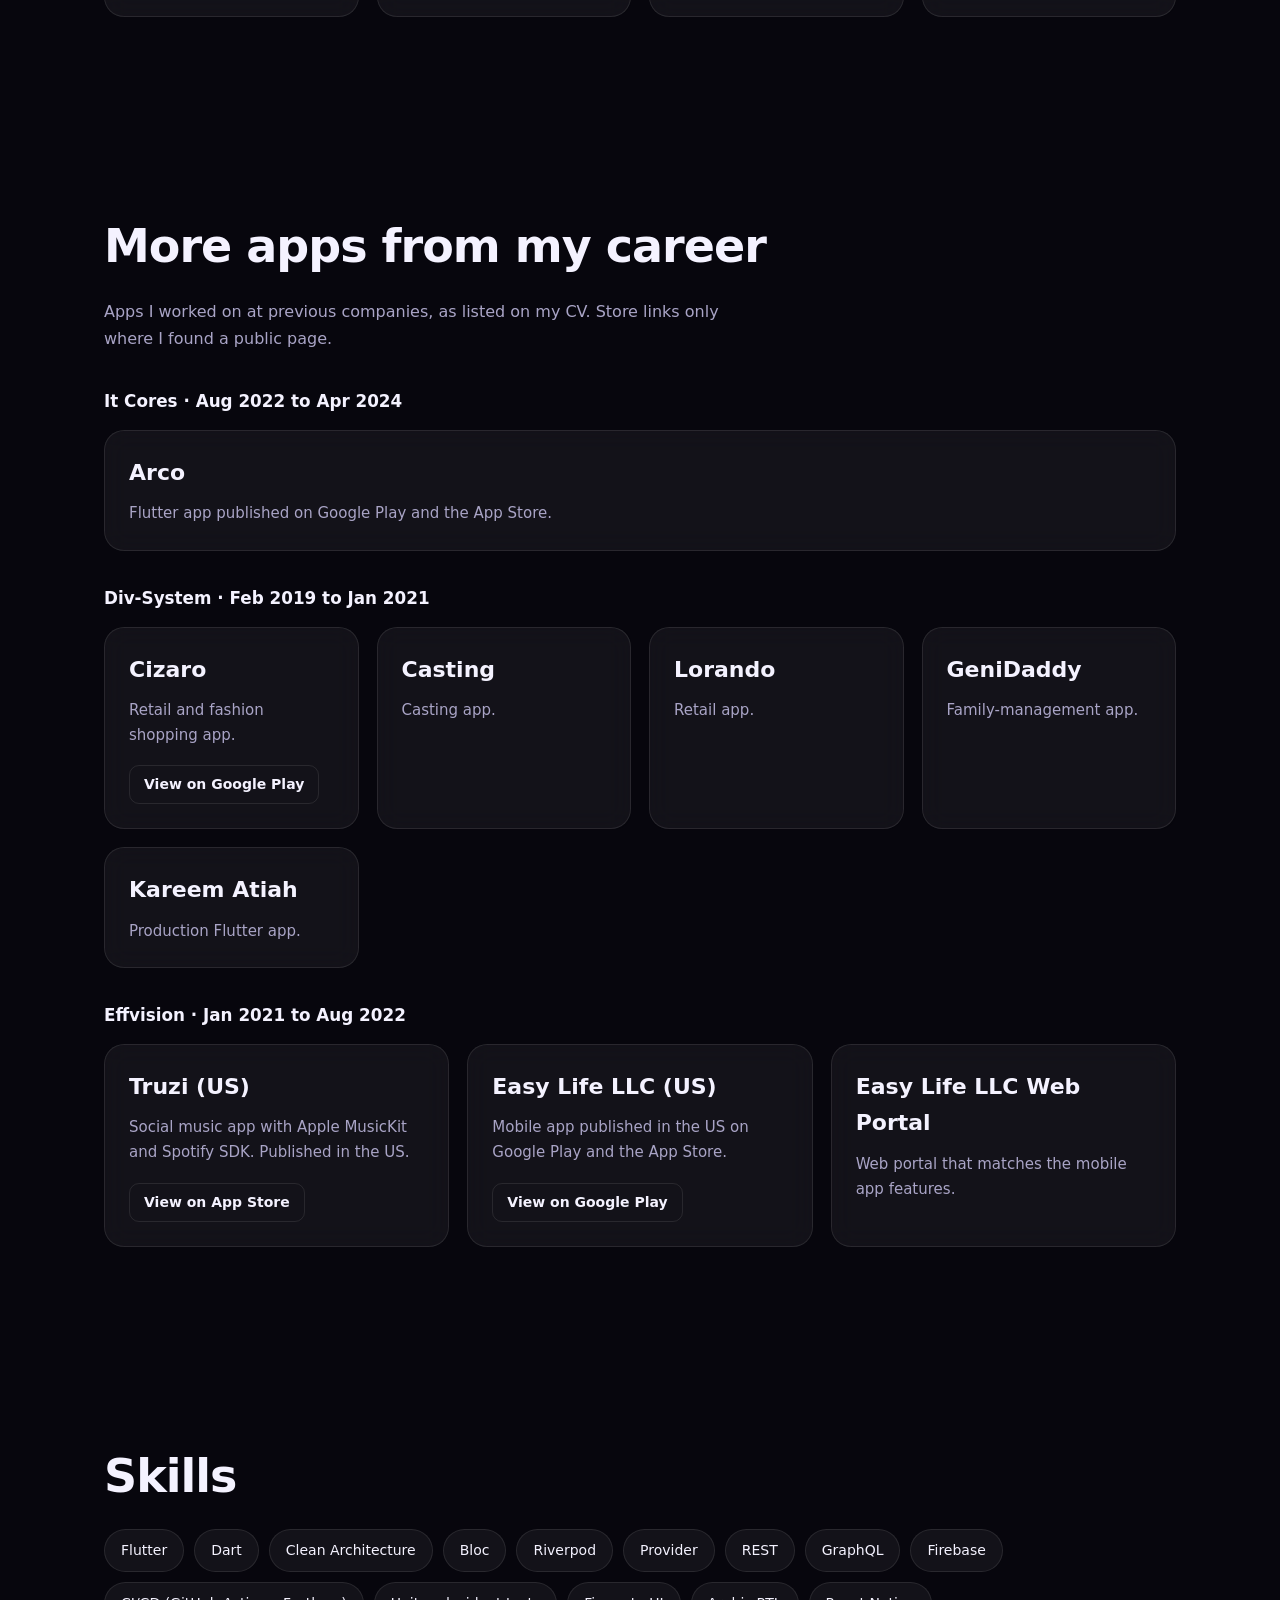
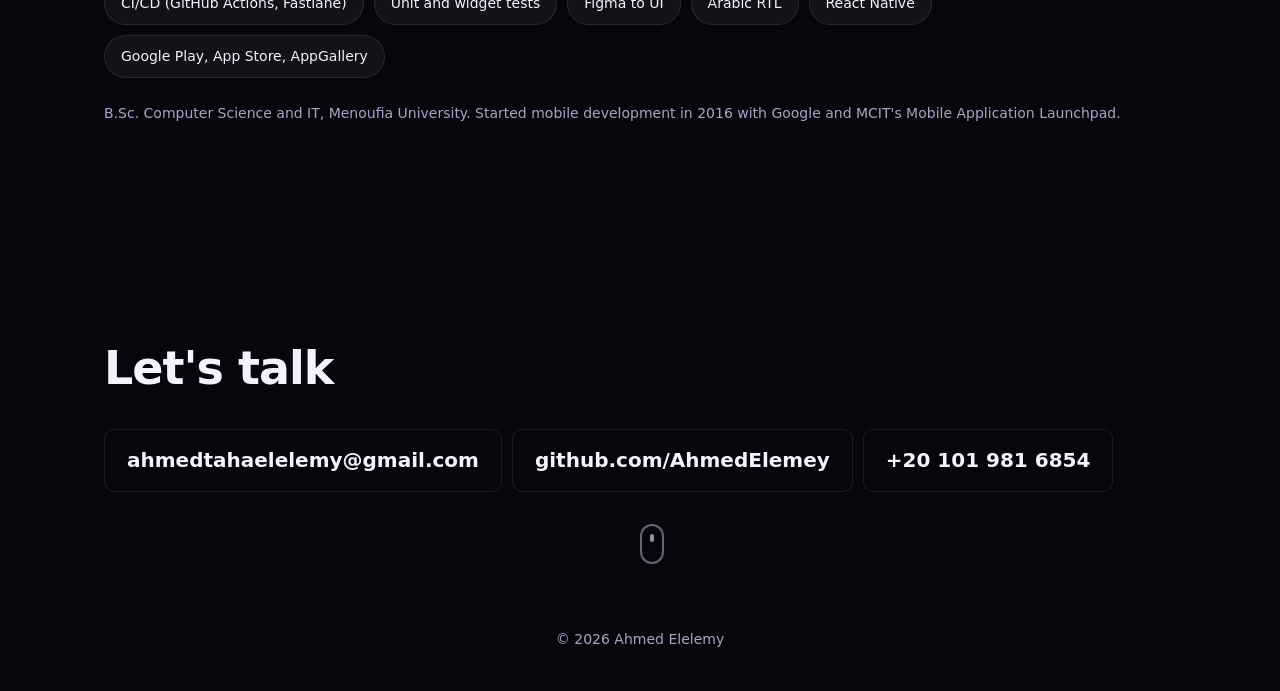
==== commit 5905cbfb: "Update app listings and descriptions in index.html" ====
--- a/index.html
+++ b/index.html
@@ -90,7 +90,7 @@
 <section id="more">
   <h2 class="rv" data-en="More apps from my career" data-ar="تطبيقات تانية من مسيرتي"></h2>
   <p class="sub rv" data-en="Apps I worked on at previous companies, as listed on my CV. Store links only where I found a public page." data-ar="تطبيقات اشتغلت عليها في شركات سابقة، زي ما في الـ CV. لينك الاستور بس لما ألاقي صفحة عامة."></p>
-<h3 class="rv grp" data-en="It Cores · Aug 2022 to Apr 2024" data-ar="It Cores · أغسطس 2022 لحد أبريل 2024"></h3><div class="grid"><article class="card rv"><h3>Arco</h3><p data-en="Flutter app published on Google Play and the App Store." data-ar="تطبيق Flutter منشور على Google Play وApp Store."></p></article></div><h3 class="rv grp" data-en="Effvision · Jan 2021 to Aug 2022" data-ar="Effvision · يناير 2021 لحد أغسطس 2022"></h3><div class="grid"><article class="card rv"><h3>Cizaro</h3><p data-en="Retail and fashion shopping app." data-ar="تطبيق تسوق للأزياء والتجزئة."></p><div class="links"><a href="https://play.google.com/store/apps/details?id=net.cizaro" target="_blank" rel="noopener">View on Google Play</a></div></article><article class="card rv"><h3>Casting</h3><p data-en="Casting app." data-ar="تطبيق كاستينج."></p></article><article class="card rv"><h3>Lorando</h3><p data-en="Retail app." data-ar="تطبيق تجزئة."></p></article><article class="card rv"><h3>GeniDaddy</h3><p data-en="Family-management app." data-ar="تطبيق لإدارة شؤون العيلة."></p></article><article class="card rv"><h3>Kareem Atiah</h3><p data-en="Production Flutter app." data-ar="تطبيق Flutter منشور."></p></article></div><h3 class="rv grp" data-en="Div-System · Feb 2019 to Jan 2021" data-ar="Div-System · فبراير 2019 لحد يناير 2021"></h3><div class="grid"><article class="card rv"><h3>Truzi (US)</h3><p data-en="Social music app with Apple MusicKit and Spotify SDK. Published in the US." data-ar="تطبيق موسيقى اجتماعي مع Apple MusicKit وSpotify SDK. منشور في أمريكا."></p><div class="links"><a href="https://apps.apple.com/us/app/truzi/id1607909438" target="_blank" rel="noopener">View on App Store</a></div></article><article class="card rv"><h3>Easy Life LLC (US)</h3><p data-en="Mobile app published in the US on Google Play and the App Store." data-ar="تطبيق موبايل منشور في أمريكا على Google Play وApp Store."></p><div class="links"><a href="https://play.google.com/store/apps/details?id=com.clubhub.user" target="_blank" rel="noopener">View on Google Play</a></div></article><article class="card rv"><h3>Easy Life LLC Web Portal</h3><p data-en="Web portal that matches the mobile app features." data-ar="بوابة ويب بنفس خصائص تطبيق الموبايل."></p></article></div></section>
+<h3 class="rv grp" data-en="It Cores · Aug 2022 to Apr 2024" data-ar="It Cores · أغسطس 2022 لحد أبريل 2024"></h3><div class="grid"><article class="card rv"><h3>Arco</h3><p data-en="Flutter app published on Google Play and the App Store." data-ar="تطبيق Flutter منشور على Google Play وApp Store."></p></article></div><h3 class="rv grp" data-en="Div-System · Feb 2019 to Jan 2021" data-ar="Div-System · فبراير 2019 لحد يناير 2021"></h3><div class="grid"><article class="card rv"><h3>Cizaro</h3><p data-en="Retail and fashion shopping app." data-ar="تطبيق تسوق للأزياء والتجزئة."></p><div class="links"><a href="https://play.google.com/store/apps/details?id=net.cizaro" target="_blank" rel="noopener">View on Google Play</a></div></article><article class="card rv"><h3>Casting</h3><p data-en="Casting app." data-ar="تطبيق كاستينج."></p></article><article class="card rv"><h3>Lorando</h3><p data-en="Retail app." data-ar="تطبيق تجزئة."></p></article><article class="card rv"><h3>GeniDaddy</h3><p data-en="Family-management app." data-ar="تطبيق لإدارة شؤون العيلة."></p></article><article class="card rv"><h3>Kareem Atiah</h3><p data-en="Production Flutter app." data-ar="تطبيق Flutter منشور."></p></article></div><h3 class="rv grp" data-en="Effvision · Jan 2021 to Aug 2022" data-ar="Effvision · يناير 2021 لحد أغسطس 2022"></h3><div class="grid"><article class="card rv"><h3>Truzi (US)</h3><p data-en="Social music app with Apple MusicKit and Spotify SDK. Published in the US." data-ar="تطبيق موسيقى اجتماعي مع Apple MusicKit وSpotify SDK. منشور في أمريكا."></p><div class="links"><a href="https://apps.apple.com/us/app/truzi/id1607909438" target="_blank" rel="noopener">View on App Store</a></div></article><article class="card rv"><h3>Easy Life LLC (US)</h3><p data-en="Mobile app published in the US on Google Play and the App Store." data-ar="تطبيق موبايل منشور في أمريكا على Google Play وApp Store."></p><div class="links"><a href="https://play.google.com/store/apps/details?id=com.clubhub.user" target="_blank" rel="noopener">View on Google Play</a></div></article><article class="card rv"><h3>Easy Life LLC Web Portal</h3><p data-en="Web portal that matches the mobile app features." data-ar="بوابة ويب بنفس خصائص تطبيق الموبايل."></p></article></div></section>
 
 <section id="skills">
   <h2 class="rv" data-en="Skills" data-ar="المهارات"></h2>
